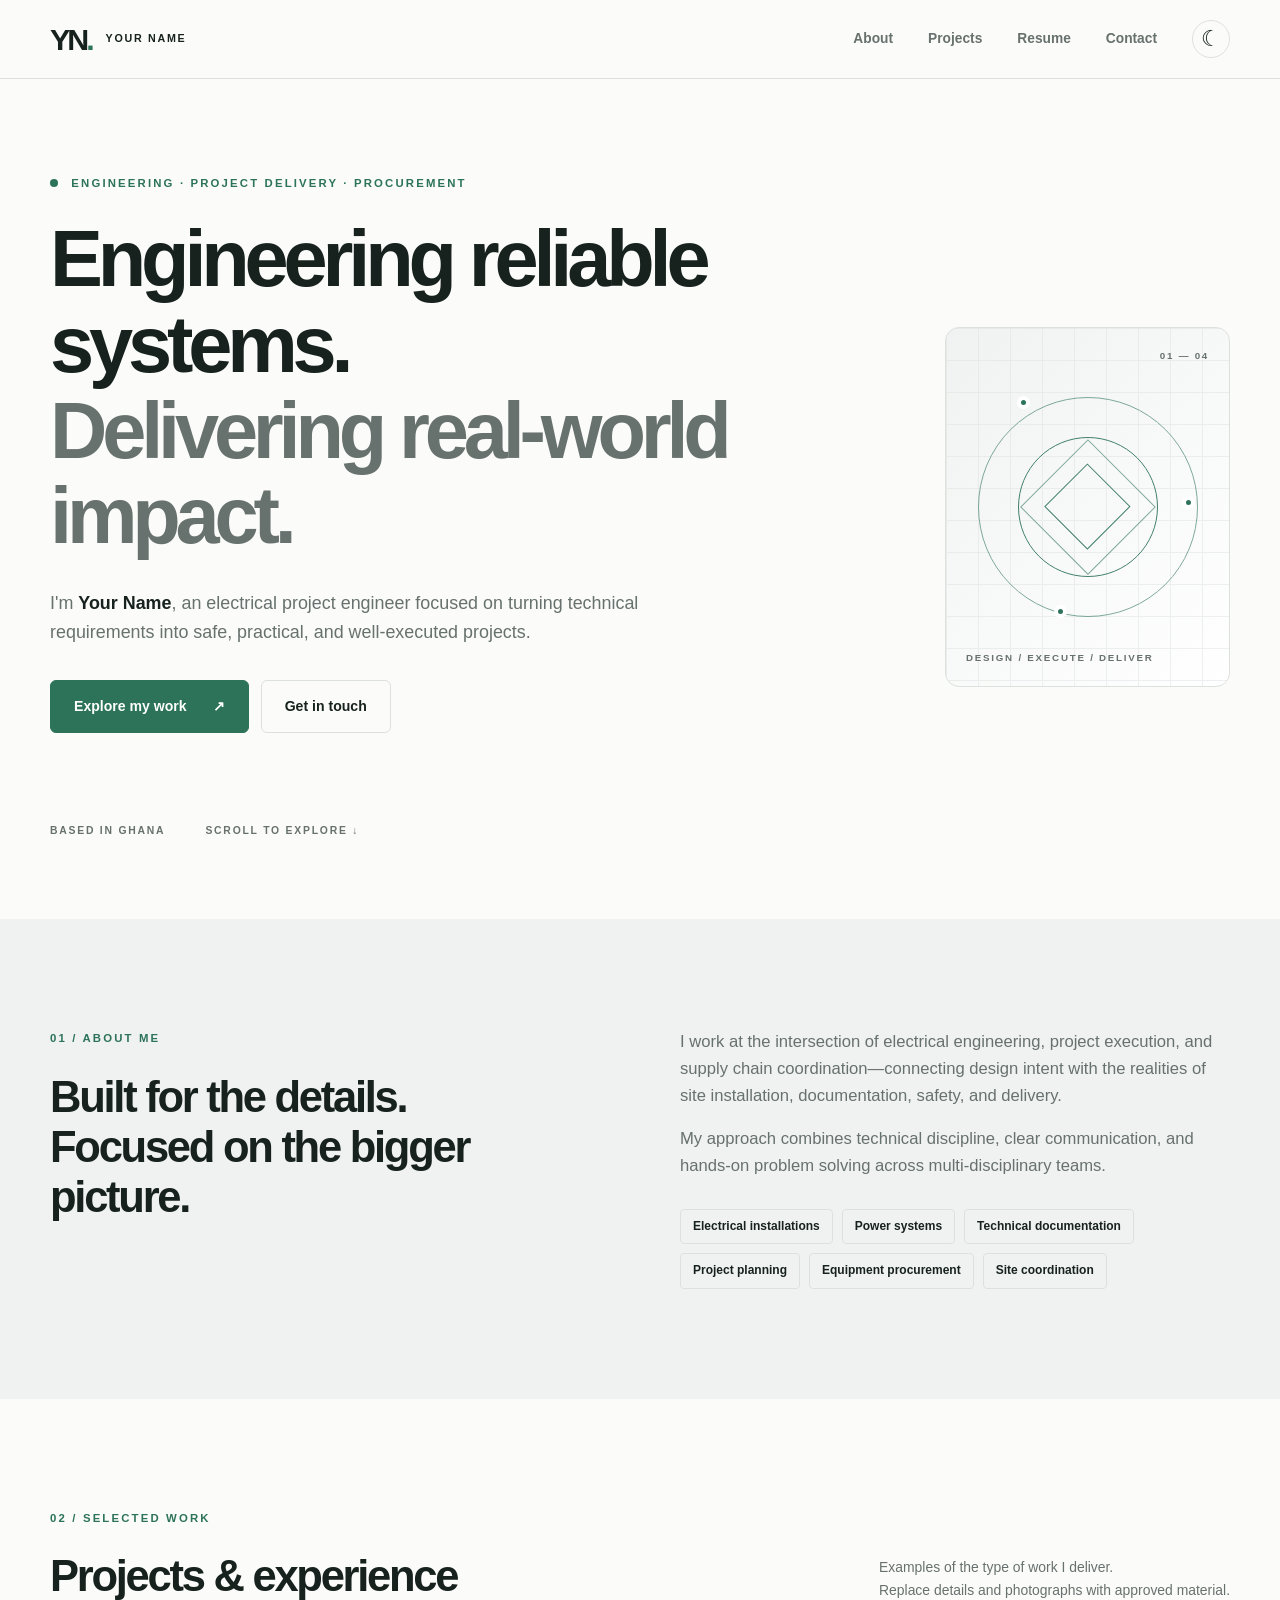
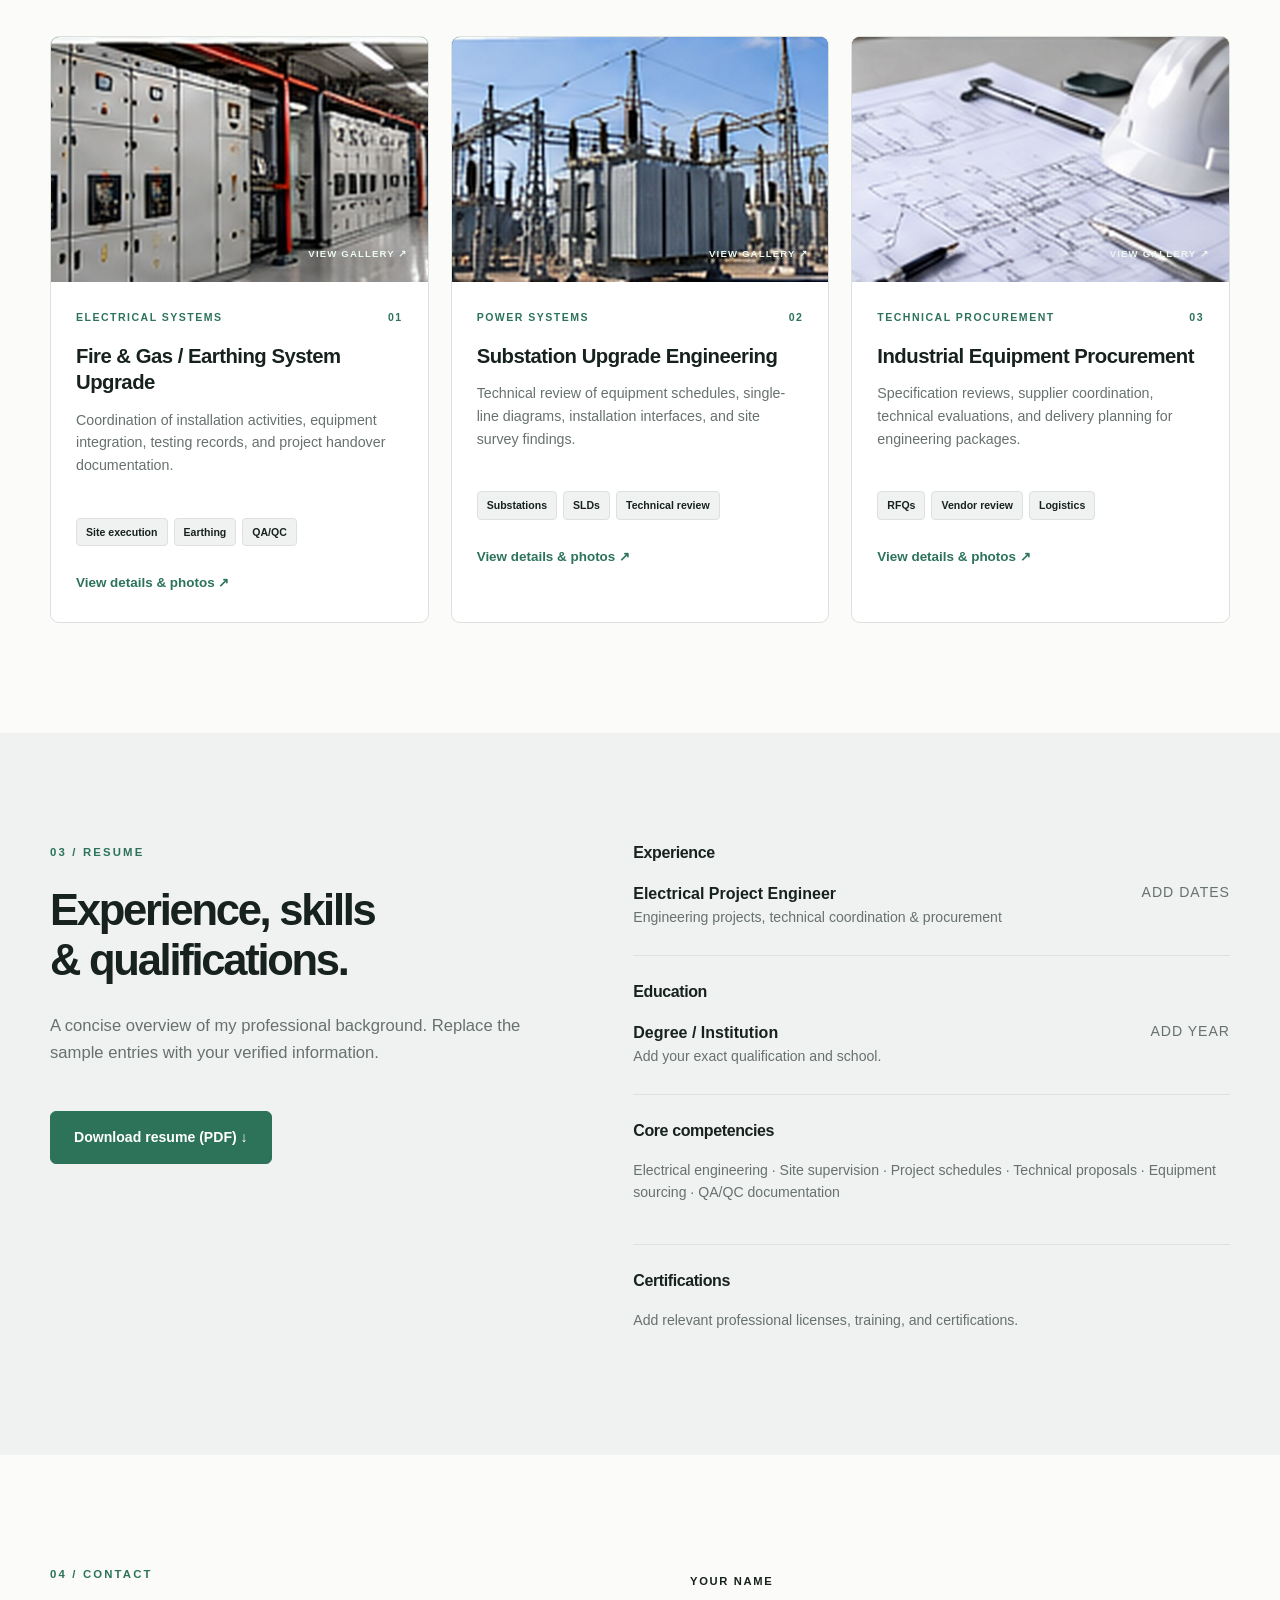
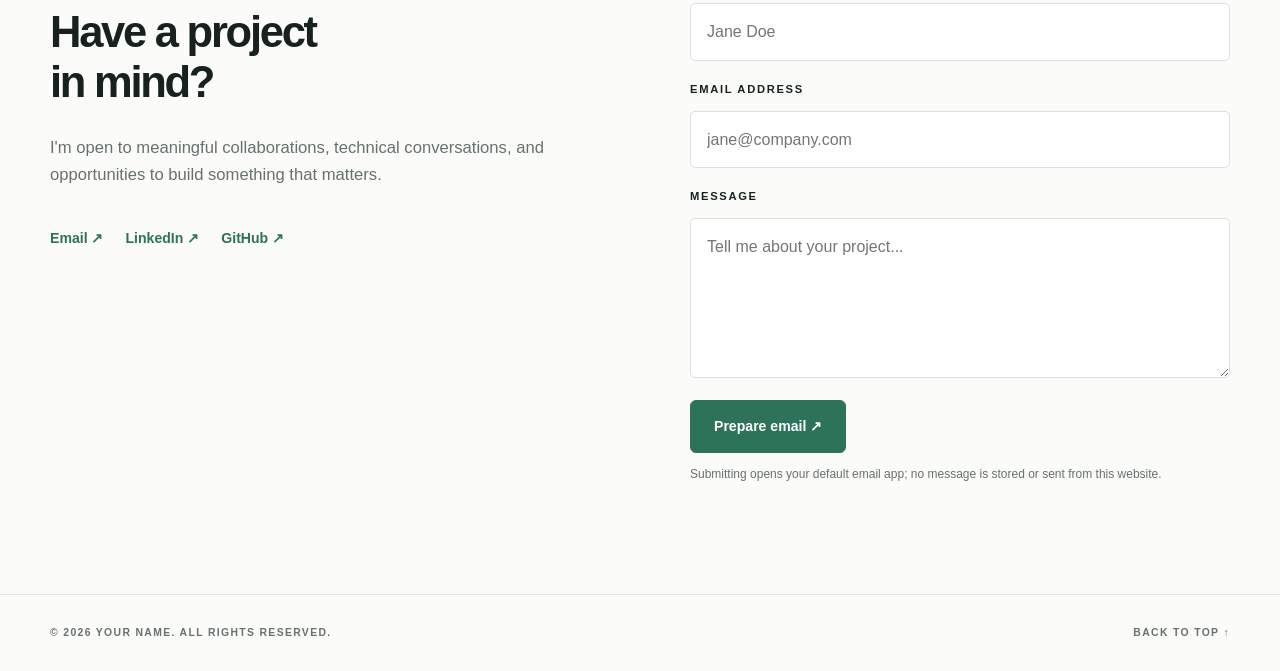
==== index.html @ 8eda1083 "Add files via upload" ====
<!DOCTYPE html>
<html lang="en">
<head>
  <meta charset="UTF-8" />
  <meta name="viewport" content="width=device-width, initial-scale=1" />
  <meta name="description" content="Portfolio of an electrical project engineer working across power systems, site delivery, and technical procurement." />
  <meta name="theme-color" content="#f7f8fa" />
  <title>Your Name | Electrical Project Engineer</title>
  <link rel="stylesheet" href="styles.css" />
  <script src="script.js" defer></script>
</head>
<body>
  <a class="skip-link" href="#main">Skip to content</a>
  <header class="site-header">
    <nav class="nav container" aria-label="Main navigation">
      <a href="#home" class="brand" aria-label="Your Name home"><span class="brand-symbol">YN<span class="accent">.</span></span><span class="brand-label">YOUR NAME</span></a>
      <button class="menu-toggle icon-button" type="button" aria-label="Open menu" aria-expanded="false" aria-controls="nav-links">☰</button>
      <div class="nav-links" id="nav-links">
        <a href="#about">About</a><a href="#projects">Projects</a><a href="#resume">Resume</a><a href="#contact">Contact</a>
        <button id="theme-toggle" class="icon-button theme-toggle" type="button" aria-label="Switch to dark mode" title="Toggle theme">☾</button>
      </div>
    </nav>
  </header>

  <main id="main">
    <section id="home" class="hero section container">
      <div class="hero-copy">
        <p class="eyebrow"><span class="status-dot"></span> ENGINEERING · PROJECT DELIVERY · PROCUREMENT</p>
        <h1>Engineering reliable systems.<br /><span class="muted-heading">Delivering real-world impact.</span></h1>
        <p class="hero-description">I'm <strong>Your Name</strong>, an electrical project engineer focused on turning technical requirements into safe, practical, and well-executed projects.</p>
        <div class="button-row"><a class="button button-primary" href="#projects">Explore my work <span aria-hidden="true">↗</span></a><a class="button button-outline" href="#contact">Get in touch</a></div>
        <div class="hero-bottom"><span>BASED IN GHANA</span><span>SCROLL TO EXPLORE ↓</span></div>
      </div>
      <div class="hero-visual" aria-label="Decorative electrical engineering line diagram">
        <div class="diagram-grid"></div><div class="diagram-ring ring-one"></div><div class="diagram-ring ring-two"></div>
        <div class="diagram-node node-a"></div><div class="diagram-node node-b"></div><div class="diagram-node node-c"></div>
        <span class="diagram-caption">DESIGN / EXECUTE / DELIVER</span><span class="diagram-index">01 — 04</span>
      </div>
    </section>

    <section id="about" class="section section-alt"><div class="container two-column">
      <div><p class="eyebrow">01 / ABOUT ME</p><h2>Built for the details.<br />Focused on the bigger picture.</h2></div>
      <div class="body-copy"><p>I work at the intersection of electrical engineering, project execution, and supply chain coordination—connecting design intent with the realities of site installation, documentation, safety, and delivery.</p><p>My approach combines technical discipline, clear communication, and hands-on problem solving across multi-disciplinary teams.</p><div class="expertise"><span>Electrical installations</span><span>Power systems</span><span>Technical documentation</span><span>Project planning</span><span>Equipment procurement</span><span>Site coordination</span></div></div>
    </div></section>

    <section id="projects" class="section container">
      <div class="section-header"><div><p class="eyebrow">02 / SELECTED WORK</p><h2>Projects & experience</h2></div><p>Examples of the type of work I deliver.<br />Replace details and photographs with approved material.</p></div>
      <div class="project-grid">
        <article class="project-card"><button class="project-image photo-placeholder" type="button" data-gallery="0" aria-label="Open project 1 gallery"><img class="project-card-photo" src="assets/fire-gas-1.jpg" alt="Illustrative engineering project photograph" loading="lazy" /><span class="image-action">VIEW GALLERY ↗</span></button><div class="project-content"><div class="project-meta">ELECTRICAL SYSTEMS <span>01</span></div><h3>Fire & Gas / Earthing System Upgrade</h3><p>Coordination of installation activities, equipment integration, testing records, and project handover documentation.</p><div class="tags"><span>Site execution</span><span>Earthing</span><span>QA/QC</span></div><button class="text-link" type="button" data-gallery="0">View details & photos ↗</button></div></article>
        <article class="project-card"><button class="project-image photo-placeholder variant-two" type="button" data-gallery="1" aria-label="Open project 2 gallery"><img class="project-card-photo" src="assets/substation-1.jpg" alt="Illustrative engineering project photograph" loading="lazy" /><span class="image-action">VIEW GALLERY ↗</span></button><div class="project-content"><div class="project-meta">POWER SYSTEMS <span>02</span></div><h3>Substation Upgrade Engineering</h3><p>Technical review of equipment schedules, single-line diagrams, installation interfaces, and site survey findings.</p><div class="tags"><span>Substations</span><span>SLDs</span><span>Technical review</span></div><button class="text-link" type="button" data-gallery="1">View details & photos ↗</button></div></article>
        <article class="project-card"><button class="project-image photo-placeholder variant-three" type="button" data-gallery="2" aria-label="Open project 3 gallery"><img class="project-card-photo" src="assets/procurement-1.jpg" alt="Illustrative engineering project photograph" loading="lazy" /><span class="image-action">VIEW GALLERY ↗</span></button><div class="project-content"><div class="project-meta">TECHNICAL PROCUREMENT <span>03</span></div><h3>Industrial Equipment Procurement</h3><p>Specification reviews, supplier coordination, technical evaluations, and delivery planning for engineering packages.</p><div class="tags"><span>RFQs</span><span>Vendor review</span><span>Logistics</span></div><button class="text-link" type="button" data-gallery="2">View details & photos ↗</button></div></article>
      </div>
    </section>

    <section id="resume" class="section section-alt"><div class="container resume-layout"><div class="resume-intro"><p class="eyebrow">03 / RESUME</p><h2>Experience, skills<br />& qualifications.</h2><p>A concise overview of my professional background. Replace the sample entries with your verified information.</p><a class="button button-primary" href="assets/resume.pdf" download>Download resume (PDF) ↓</a></div><div class="resume-details"><div class="resume-block"><h3>Experience</h3><div class="resume-entry"><div><strong>Electrical Project Engineer</strong><span>Engineering projects, technical coordination & procurement</span></div><small>ADD DATES</small></div></div><div class="resume-block"><h3>Education</h3><div class="resume-entry"><div><strong>Degree / Institution</strong><span>Add your exact qualification and school.</span></div><small>ADD YEAR</small></div></div><div class="resume-block"><h3>Core competencies</h3><p>Electrical engineering · Site supervision · Project schedules · Technical proposals · Equipment sourcing · QA/QC documentation</p></div><div class="resume-block"><h3>Certifications</h3><p>Add relevant professional licenses, training, and certifications.</p></div></div></div></section>

    <section id="contact" class="section container contact-layout"><div><p class="eyebrow">04 / CONTACT</p><h2>Have a project<br />in mind?</h2><p class="contact-copy">I'm open to meaningful collaborations, technical conversations, and opportunities to build something that matters.</p><div class="social-links"><a id="email-link" href="mailto:hello@example.com">Email ↗</a><a href="https://www.linkedin.com/" target="_blank" rel="noopener noreferrer">LinkedIn ↗</a><a href="https://github.com/" target="_blank" rel="noopener noreferrer">GitHub ↗</a></div></div><form id="contact-form" class="contact-form"><label for="contact-name">YOUR NAME</label><input id="contact-name" name="name" autocomplete="name" required placeholder="Jane Doe" maxlength="100" /><label for="contact-email">EMAIL ADDRESS</label><input id="contact-email" name="email" type="email" autocomplete="email" required placeholder="jane@company.com" maxlength="180" /><label for="contact-message">MESSAGE</label><textarea id="contact-message" name="message" rows="5" required placeholder="Tell me about your project..." maxlength="3000"></textarea><button class="button button-primary" type="submit">Prepare email ↗</button><p class="form-note" id="form-note" role="status">Submitting opens your default email app; no message is stored or sent from this website.</p></form></section>
  </main>
  <footer class="site-footer"><div class="container footer-inner"><span>© <span id="year"></span> YOUR NAME. ALL RIGHTS RESERVED.</span><a href="#home">BACK TO TOP ↑</a></div></footer>

  <dialog id="gallery-dialog" class="gallery-dialog" aria-label="Project gallery"><div class="dialog-heading"><div><p class="eyebrow">PROJECT GALLERY</p><h3 id="gallery-title">Project</h3></div><button id="close-gallery" class="icon-button close-button" type="button" aria-label="Close gallery">✕</button></div><div class="gallery-image-wrap"><img id="gallery-image" alt="Project image" hidden /><div id="gallery-placeholder" class="gallery-empty">Project photo placeholder</div></div><div class="gallery-footer"><p id="gallery-caption"></p><div class="gallery-controls"><button id="gallery-prev" type="button" aria-label="Previous image">←</button><span id="gallery-counter">1 / 3</span><button id="gallery-next" type="button" aria-label="Next image">→</button></div></div></dialog>
</body>
</html>
---- styles.css ----
/* 1. Design tokens */
:root{color-scheme:light;--bg:#fbfbfa;--surface:#f0f2f1;--card:#fff;--text:#17221f;--muted:#67716e;--line:#dce1de;--accent:#2c735a;--accent-contrast:#fff;--header:rgba(251,251,250,.92);--shadow:0 24px 70px rgba(20,38,31,.12)}
:root[data-theme="dark"]{color-scheme:dark;--bg:#101715;--surface:#1b2521;--card:#17201d;--text:#f4f7f5;--muted:#a1b0aa;--line:#35423b;--accent:#80d0a8;--accent-contrast:#102017;--header:rgba(16,23,21,.93);--shadow:0 24px 70px rgba(0,0,0,.45)}
*,*::before,*::after{box-sizing:border-box}html{scroll-behavior:smooth;scroll-padding-top:88px}body{margin:0;background:var(--bg);color:var(--text);font-family:Inter,ui-sans-serif,-apple-system,BlinkMacSystemFont,"Segoe UI",sans-serif;line-height:1.6}button,input,textarea{font:inherit}a{color:inherit;text-decoration:none}button{cursor:pointer}img{max-width:100%}::selection{background:var(--accent);color:var(--accent-contrast)}:focus-visible{outline:3px solid var(--accent);outline-offset:4px}.container{width:min(1180px,calc(100% - 64px));margin:auto}.section{padding:110px 0}.section-alt{background:var(--surface)}.eyebrow{font-size:.71rem;letter-spacing:.19em;font-weight:750;color:var(--accent);margin:0 0 24px;text-transform:uppercase}h1,h2,h3,p{margin-top:0}h1{font-size:clamp(3rem,6.2vw,5.8rem);line-height:1.08;letter-spacing:-.065em;font-weight:650;max-width:850px;margin-bottom:30px}h2{font-size:clamp(2rem,3.4vw,3.5rem);line-height:1.15;letter-spacing:-.052em;font-weight:650;margin-bottom:28px}h3{letter-spacing:-.025em;line-height:1.3}.muted-heading{color:var(--muted)}.body-copy p,.resume-intro>p:not(.eyebrow),.contact-copy{color:var(--muted);font-size:1.04rem;max-width:540px}.skip-link{position:absolute;left:16px;top:-70px;padding:12px;background:var(--card);z-index:100}.skip-link:focus{top:12px}
/* 2. Navigation */
.site-header{position:sticky;top:0;z-index:30;background:var(--header);backdrop-filter:blur(15px);border-bottom:1px solid var(--line)}.nav{height:78px;display:flex;align-items:center;justify-content:space-between}.brand{display:flex;align-items:center;gap:14px;font-weight:800}.brand-symbol{font-size:1.9rem;line-height:1;letter-spacing:-.1em}.accent{color:var(--accent)}.brand-label{font-size:.67rem;letter-spacing:.16em}.nav-links{display:flex;align-items:center;gap:35px}.nav-links>a{font-size:.86rem;font-weight:600;color:var(--muted);transition:color .2s}.nav-links>a:hover,.nav-links>a.active{color:var(--accent)}.icon-button{border:1px solid var(--line);color:var(--text);background:transparent;width:38px;height:38px;border-radius:50%;display:grid;place-items:center}.theme-toggle{font-size:1.35rem}.menu-toggle{display:none}
/* 3. Hero */
.hero{min-height:650px;display:grid;grid-template-columns:1.5fr .5fr;align-items:center;gap:40px;padding-top:95px;padding-bottom:80px}.hero-description{font-size:1.12rem;max-width:620px;color:var(--muted);margin-bottom:34px}.hero-description strong{color:var(--text)}.button-row{display:flex;flex-wrap:wrap;gap:12px}.button{display:inline-flex;align-items:center;justify-content:center;gap:26px;padding:14px 23px;font-weight:700;font-size:.88rem;border-radius:6px;border:1px solid var(--accent);transition:transform .2s,background .2s,color .2s}.button:hover{transform:translateY(-3px)}.button-primary{color:var(--accent-contrast);background:var(--accent)}.button-outline{background:transparent;color:var(--text);border-color:var(--line)}.button-outline:hover{border-color:var(--accent)}.hero-bottom{display:flex;gap:40px;color:var(--muted);font-weight:700;font-size:.65rem;letter-spacing:.17em;margin-top:90px}.hero-visual{min-height:360px;position:relative;border:1px solid var(--line);border-radius:14px;overflow:hidden;background:linear-gradient(135deg,var(--surface),var(--card))}.diagram-grid,.photo-grid{position:absolute;inset:0;background-image:linear-gradient(var(--line) 1px,transparent 1px),linear-gradient(90deg,var(--line) 1px,transparent 1px);background-size:32px 32px;opacity:.5}.diagram-ring{position:absolute;border:1px solid var(--accent);border-radius:50%;top:50%;left:50%;transform:translate(-50%,-50%)}.ring-one{width:220px;height:220px;opacity:.6}.ring-two{width:140px;height:140px;opacity:.9}.diagram-ring::after{content:"";position:absolute;inset:28%;border:1px solid var(--accent);transform:rotate(45deg)}.diagram-node{width:13px;height:13px;background:var(--accent);border:4px solid var(--card);border-radius:50%;position:absolute}.node-a{top:19%;left:25%}.node-b{top:47%;right:12%}.node-c{bottom:19%;left:38%}.diagram-caption,.diagram-index{position:absolute;font-size:.61rem;letter-spacing:.18em;font-weight:800;color:var(--muted)}.diagram-caption{left:20px;bottom:20px}.diagram-index{right:20px;top:20px}.status-dot{display:inline-block;height:8px;width:8px;background:var(--accent);border-radius:50%;margin-right:8px}
/* 4. About and projects */
.two-column{display:grid;grid-template-columns:1fr 1fr;gap:80px}.expertise{display:flex;gap:9px;flex-wrap:wrap;margin-top:30px}.expertise span,.tags span{border:1px solid var(--line);border-radius:4px;padding:7px 12px;font-size:.75rem;font-weight:600}.section-header{display:flex;align-items:end;justify-content:space-between;gap:30px;margin-bottom:35px}.section-header h2{margin:0}.section-header>p{color:var(--muted);font-size:.87rem;margin:0}.project-grid{display:grid;grid-template-columns:repeat(3,minmax(0,1fr));gap:22px}.project-card{border:1px solid var(--line);border-radius:9px;background:var(--card);overflow:hidden;transition:transform .25s,box-shadow .25s}.project-card:hover{transform:translateY(-5px);box-shadow:var(--shadow)}.project-image{height:245px;width:100%;position:relative;overflow:hidden;border:0;display:block;text-align:left;color:#eaf8f0;background:linear-gradient(135deg,#153c32,#387864)}.project-image.variant-two{background:linear-gradient(135deg,#1c3a49,#346578)}.project-image.variant-three{background:linear-gradient(135deg,#554c34,#857c54)}.project-image .photo-grid{opacity:.1;pointer-events:none}.placeholder-content{position:absolute;inset:0;display:flex;flex-direction:column;align-items:center;justify-content:center;gap:8px;font-size:.67rem;font-weight:750;letter-spacing:.18em}.placeholder-kicker{position:absolute;top:22px;left:22px}.placeholder-symbol{font-size:4.6rem;font-weight:300;letter-spacing:0}.image-action{position:absolute;bottom:20px;right:20px;letter-spacing:.12em;font-size:.6rem;font-weight:800}.project-content{padding:27px 25px}.project-meta{display:flex;justify-content:space-between;color:var(--accent);font-size:.66rem;letter-spacing:.14em;font-weight:800;margin-bottom:17px}.project-content h3{font-size:1.27rem;margin-bottom:13px}.project-content p{font-size:.89rem;color:var(--muted);min-height:86px}.tags{display:flex;flex-wrap:wrap;gap:6px;margin:23px 0}.tags span{font-size:.66rem;padding:5px 9px;background:var(--surface)}.text-link{border:0;background:none;padding:0;color:var(--accent);font-weight:750;font-size:.84rem}.text-link:hover{text-decoration:underline}
/* 5. Resume and contact */
.resume-layout{display:grid;grid-template-columns:.9fr 1.1fr;gap:95px}.resume-intro>.button{margin-top:28px}.resume-block{padding:0 0 26px;margin-bottom:26px;border-bottom:1px solid var(--line)}.resume-block:last-child{border:0;margin:0;padding:0}.resume-block h3{font-size:1rem;margin-bottom:17px}.resume-entry{display:flex;justify-content:space-between;gap:20px}.resume-entry strong,.resume-entry span{display:block}.resume-entry span,.resume-block p,.resume-entry small{font-size:.88rem;color:var(--muted)}.resume-entry small{white-space:nowrap;letter-spacing:.07em}.contact-layout{display:grid;grid-template-columns:1fr 1fr;gap:100px}.contact-copy{margin-bottom:38px}.social-links{display:flex;flex-wrap:wrap;gap:22px;font-weight:750;color:var(--accent);font-size:.88rem}.contact-form{display:grid;gap:12px}.contact-form label{letter-spacing:.15em;font-size:.7rem;font-weight:750;margin-top:8px}.contact-form input,.contact-form textarea{width:100%;padding:15px 16px;background:var(--card);border:1px solid var(--line);border-radius:5px;color:var(--text);outline:none}.contact-form input:focus,.contact-form textarea:focus{border-color:var(--accent)}.contact-form textarea{resize:vertical}.contact-form .button{justify-self:start;margin-top:10px}.form-note{font-size:.75rem;color:var(--muted);margin:0}.site-footer{border-top:1px solid var(--line)}.footer-inner{display:flex;justify-content:space-between;gap:20px;padding:30px 0;font-size:.65rem;letter-spacing:.13em;color:var(--muted);font-weight:750}
/* 6. Gallery dialog */
.gallery-dialog{background:var(--card);color:var(--text);width:min(760px,calc(100% - 30px));max-height:90vh;border:1px solid var(--line);border-radius:12px;padding:25px;box-shadow:var(--shadow)}.gallery-dialog::backdrop{background:rgba(3,13,9,.78);backdrop-filter:blur(5px)}.dialog-heading,.gallery-footer,.gallery-controls{display:flex;align-items:center;justify-content:space-between;gap:15px}.dialog-heading h3{margin:0 0 20px}.dialog-heading .eyebrow{margin-bottom:4px}.close-button{align-self:flex-start}.gallery-image-wrap{height:min(53vh,440px);display:grid;place-items:center;background:var(--surface);overflow:hidden;border-radius:6px}.gallery-image-wrap img{width:100%;height:100%;object-fit:contain}.gallery-empty{padding:20px;text-align:center;color:var(--muted);font-size:.95rem}.gallery-footer{margin-top:15px}.gallery-footer p{margin:0;color:var(--muted);font-size:.85rem}.gallery-controls button{border:1px solid var(--line);background:transparent;color:var(--text);border-radius:5px;padding:6px 12px}.gallery-controls span{font-size:.75rem;white-space:nowrap}
/* 7. Responsive */
@media(max-width:980px){.hero{grid-template-columns:1fr}.hero-visual{display:none}.project-grid{grid-template-columns:repeat(2,minmax(0,1fr))}.two-column,.resume-layout,.contact-layout{gap:42px}}@media(max-width:680px){.container{width:min(100% - 36px,1180px)}.section{padding:75px 0}.nav{height:68px}.menu-toggle{display:grid}.nav-links{display:none;position:absolute;top:68px;left:0;right:0;background:var(--card);padding:22px 18px 28px;border-bottom:1px solid var(--line);flex-direction:column;align-items:stretch;gap:20px}.nav-links.is-open{display:flex}.nav-links .theme-toggle{align-self:flex-start}.hero{padding-top:75px;min-height:650px}.hero-bottom{margin-top:90px;justify-content:space-between;gap:15px}.two-column,.resume-layout,.contact-layout{grid-template-columns:1fr}.project-grid{grid-template-columns:1fr}.section-header{align-items:flex-start;flex-direction:column}.project-content p{min-height:unset}.footer-inner{flex-direction:column}.resume-entry{flex-wrap:wrap}.gallery-footer{align-items:flex-start;flex-direction:column}.brand-label{display:none}}@media(prefers-reduced-motion:reduce){html{scroll-behavior:auto}*,*::before,*::after{transition-duration:.01ms!important;animation-duration:.01ms!important}}

/* Sample photo assets: maintain original project cards and gallery interface. */
.project-image .project-card-photo{position:absolute;inset:0;width:100%;height:100%;object-fit:cover;display:block;transition:transform .35s ease;z-index:1}.project-image:hover .project-card-photo{transform:scale(1.045)}.project-image .image-action{z-index:2;position:absolute}.project-image .photo-grid,.project-image .placeholder-content{display:none}
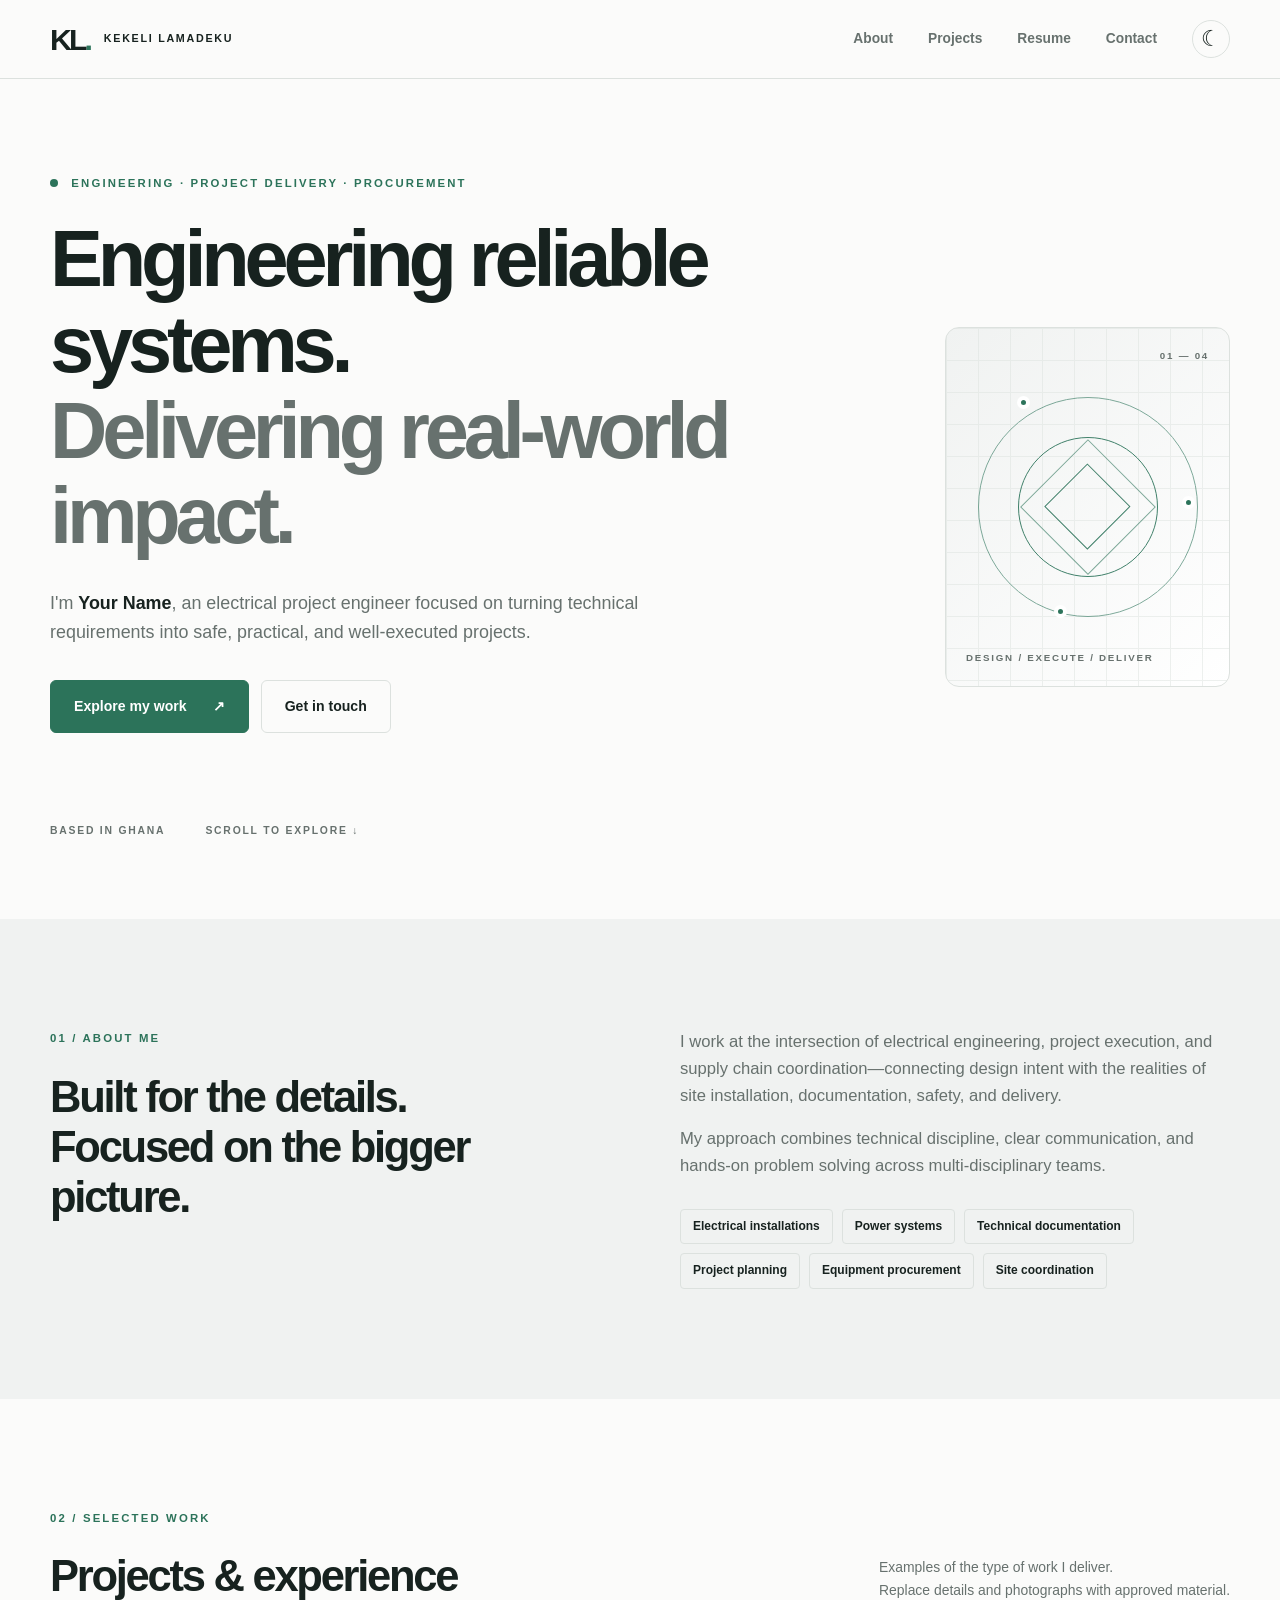
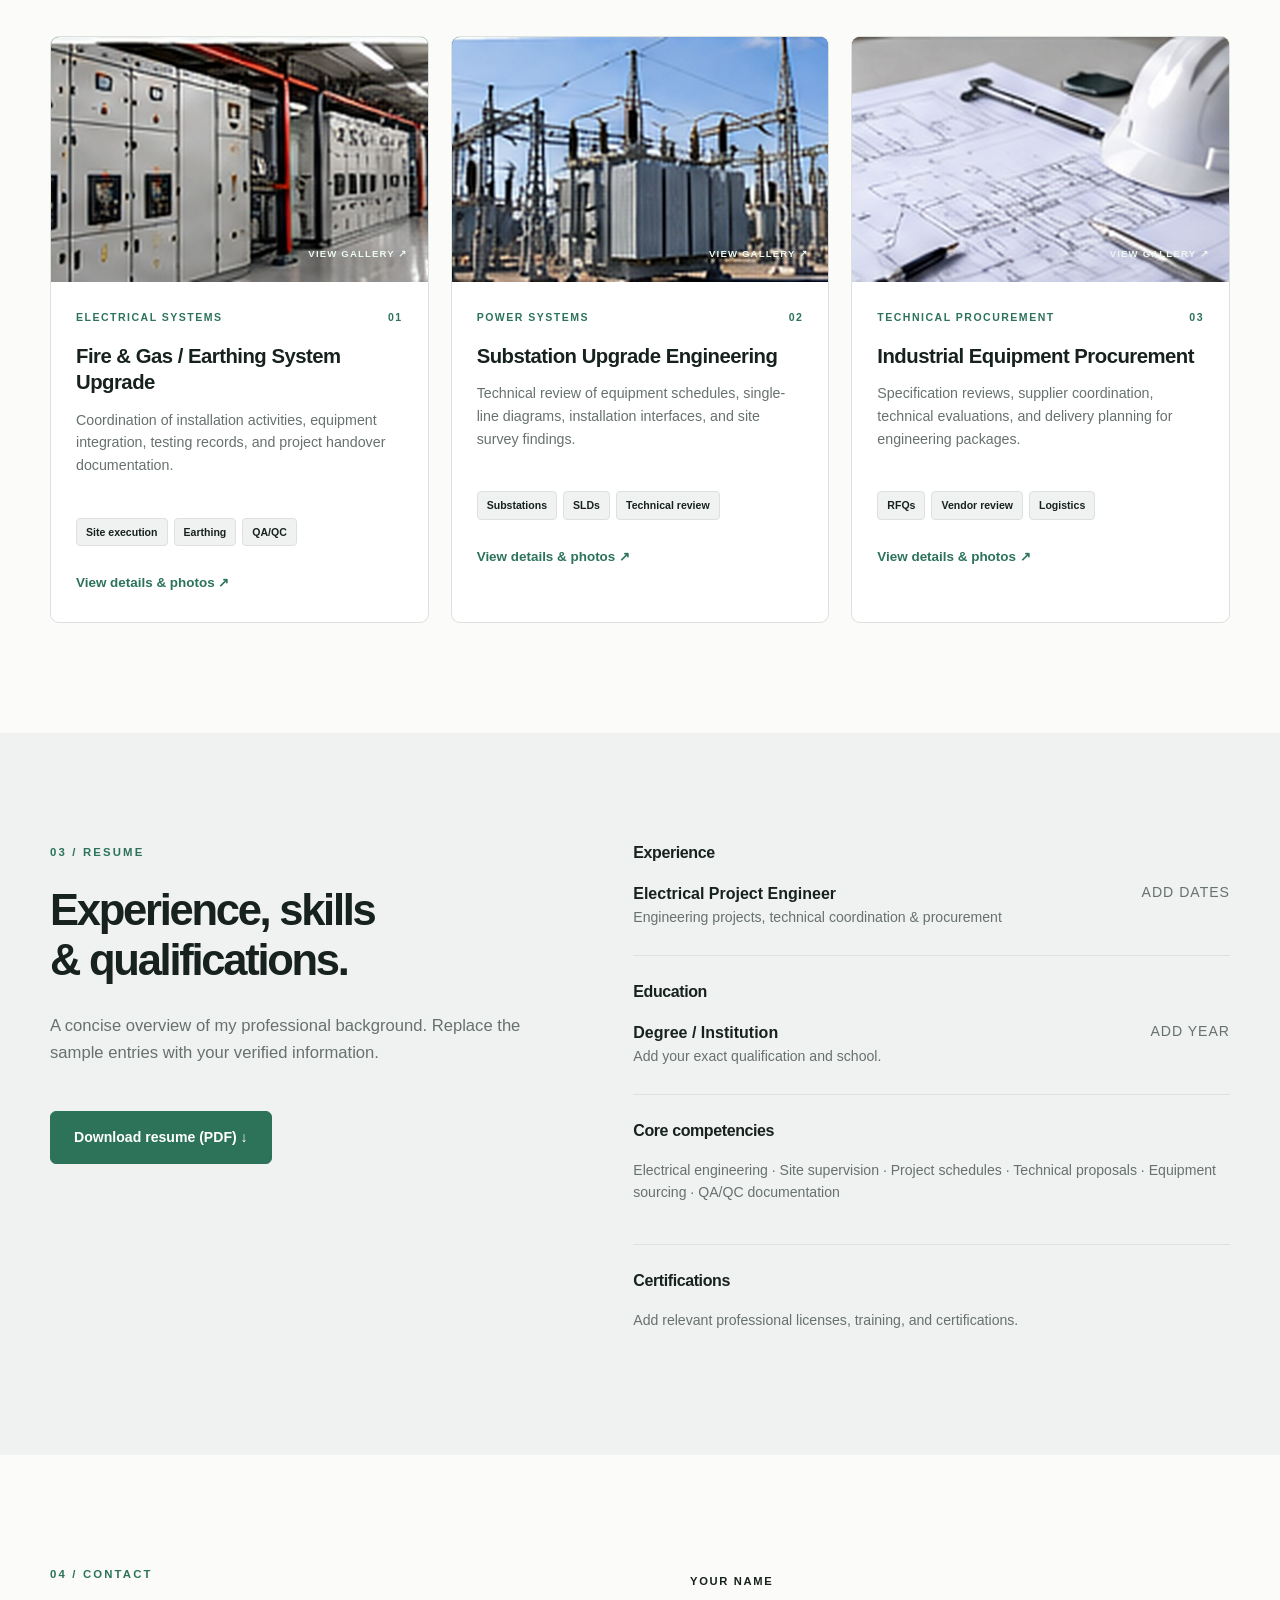
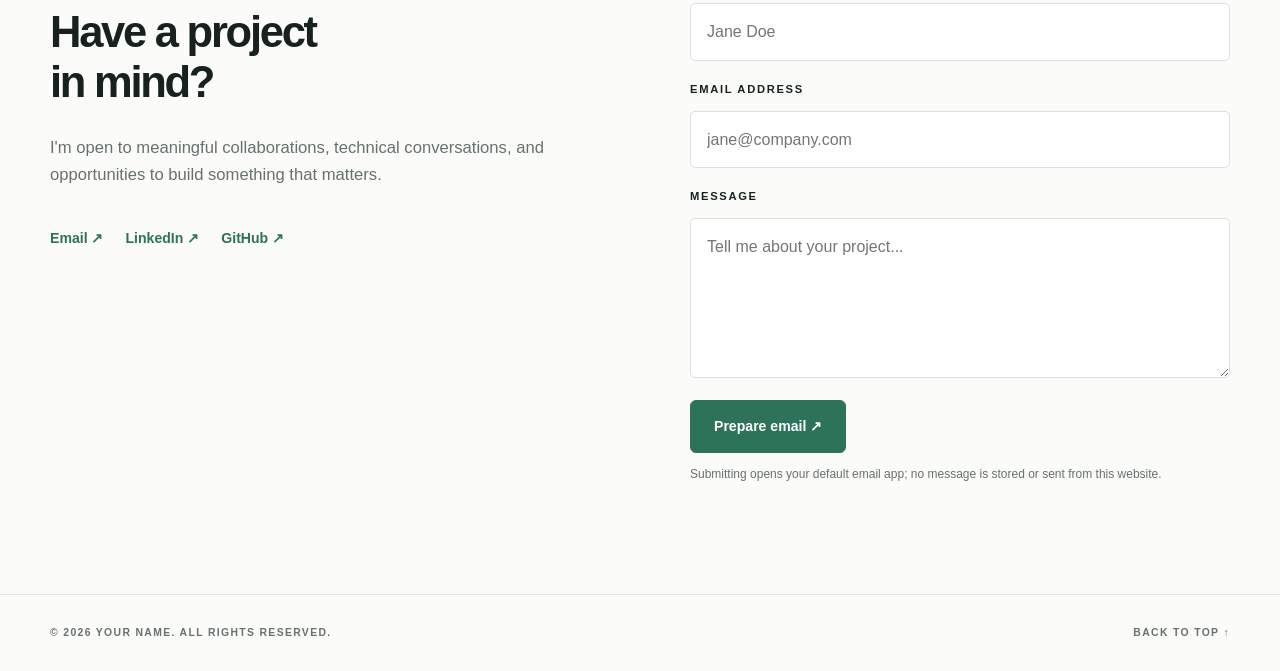
==== commit 69f8e14d: "Update title and brand name in index.html" ====
--- a/index.html
+++ b/index.html
@@ -5,7 +5,7 @@
   <meta name="viewport" content="width=device-width, initial-scale=1" />
   <meta name="description" content="Portfolio of an electrical project engineer working across power systems, site delivery, and technical procurement." />
   <meta name="theme-color" content="#f7f8fa" />
-  <title>Your Name | Electrical Project Engineer</title>
+  <title>KEKELI LAMADEKU | Electrical Project Engineer</title>
   <link rel="stylesheet" href="styles.css" />
   <script src="script.js" defer></script>
 </head>
@@ -13,7 +13,7 @@
   <a class="skip-link" href="#main">Skip to content</a>
   <header class="site-header">
     <nav class="nav container" aria-label="Main navigation">
-      <a href="#home" class="brand" aria-label="Your Name home"><span class="brand-symbol">YN<span class="accent">.</span></span><span class="brand-label">YOUR NAME</span></a>
+      <a href="#home" class="brand" aria-label="Your Name home"><span class="brand-symbol">KL<span class="accent">.</span></span><span class="brand-label">KEKELI LAMADEKU</span></a>
       <button class="menu-toggle icon-button" type="button" aria-label="Open menu" aria-expanded="false" aria-controls="nav-links">☰</button>
       <div class="nav-links" id="nav-links">
         <a href="#about">About</a><a href="#projects">Projects</a><a href="#resume">Resume</a><a href="#contact">Contact</a>
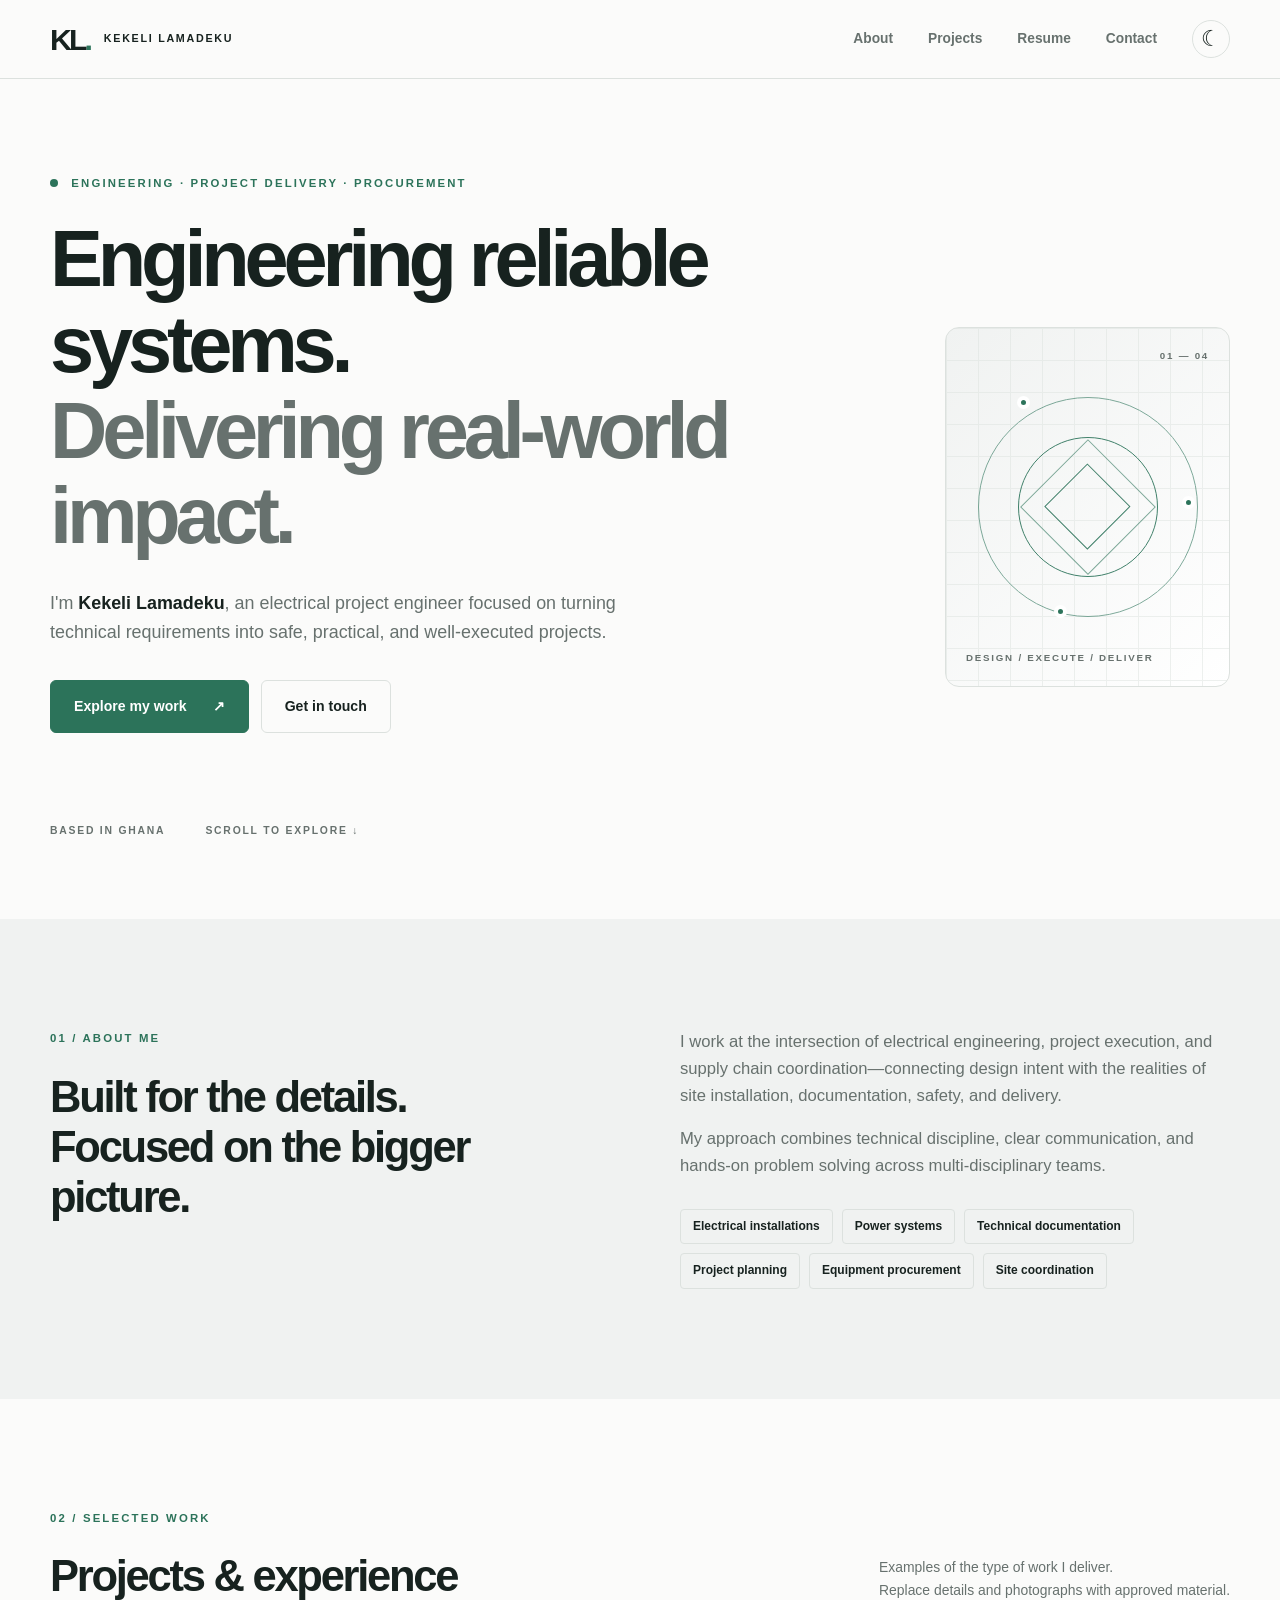
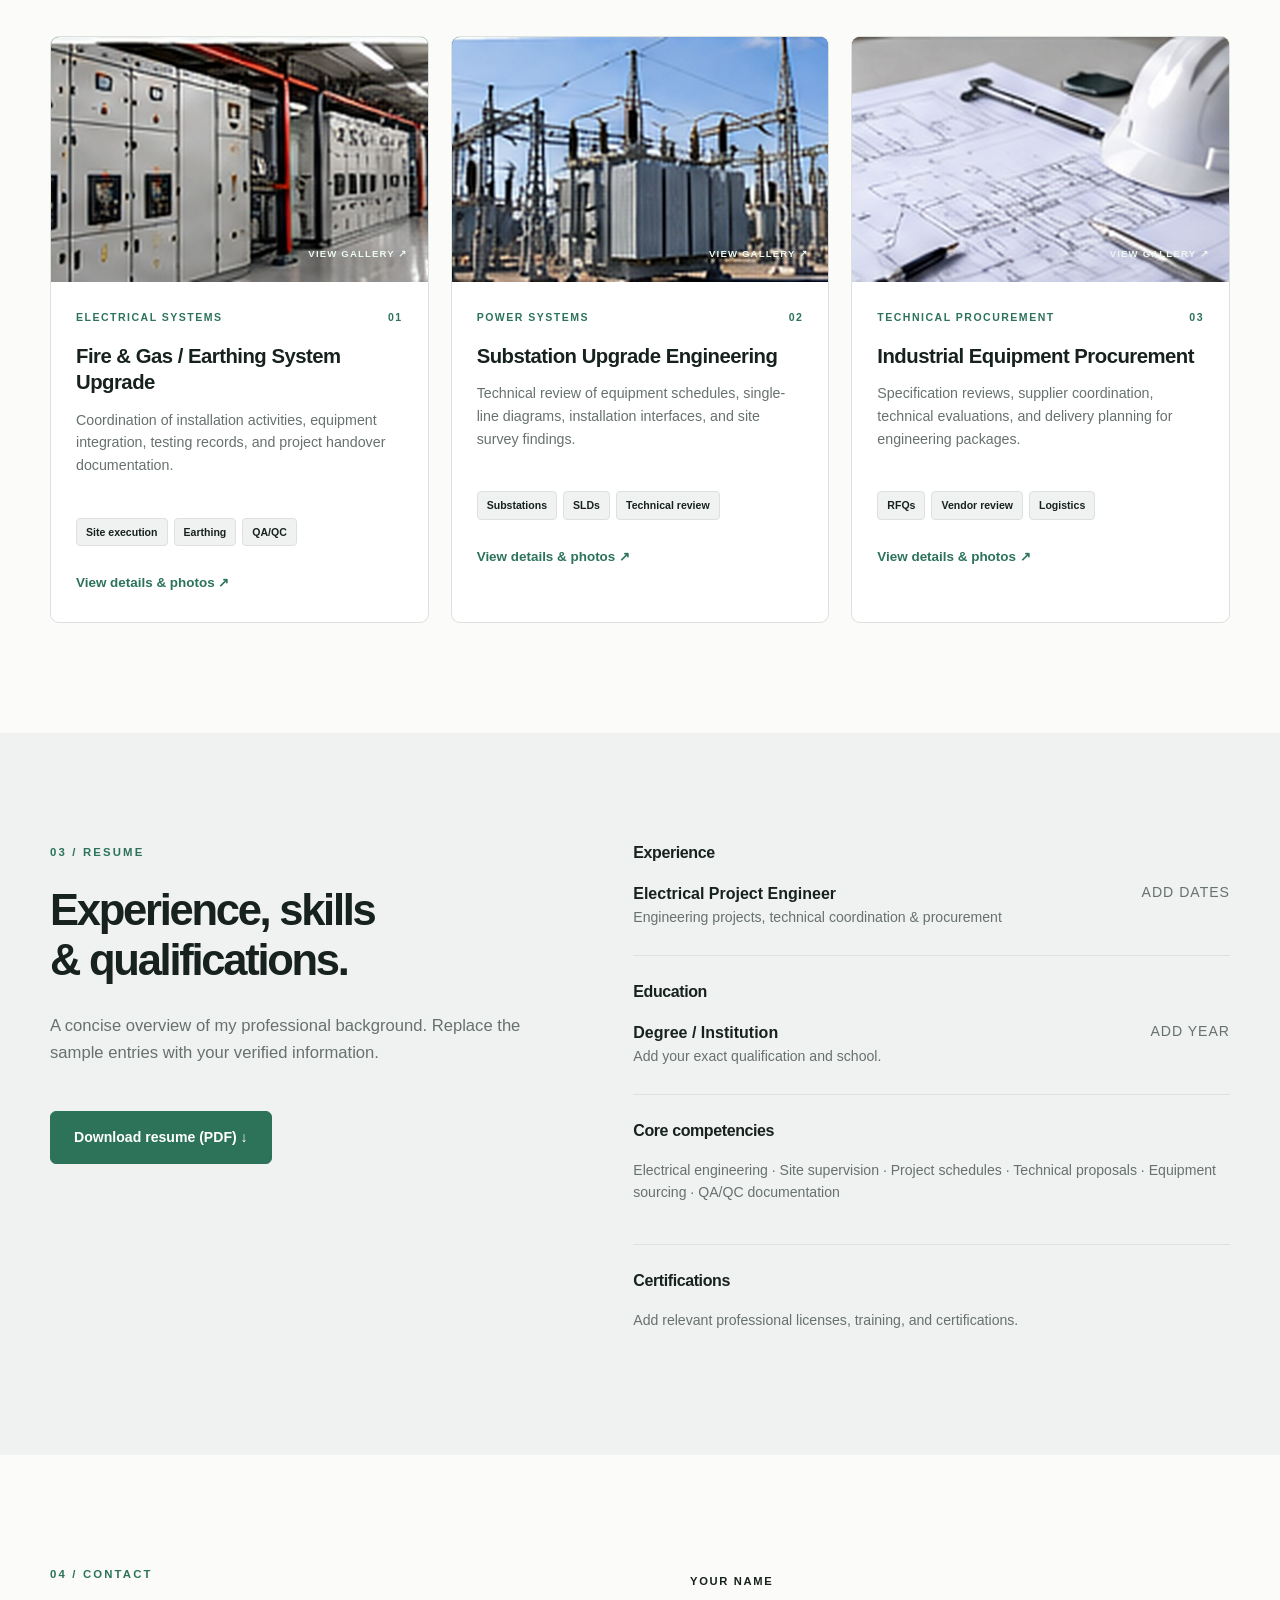
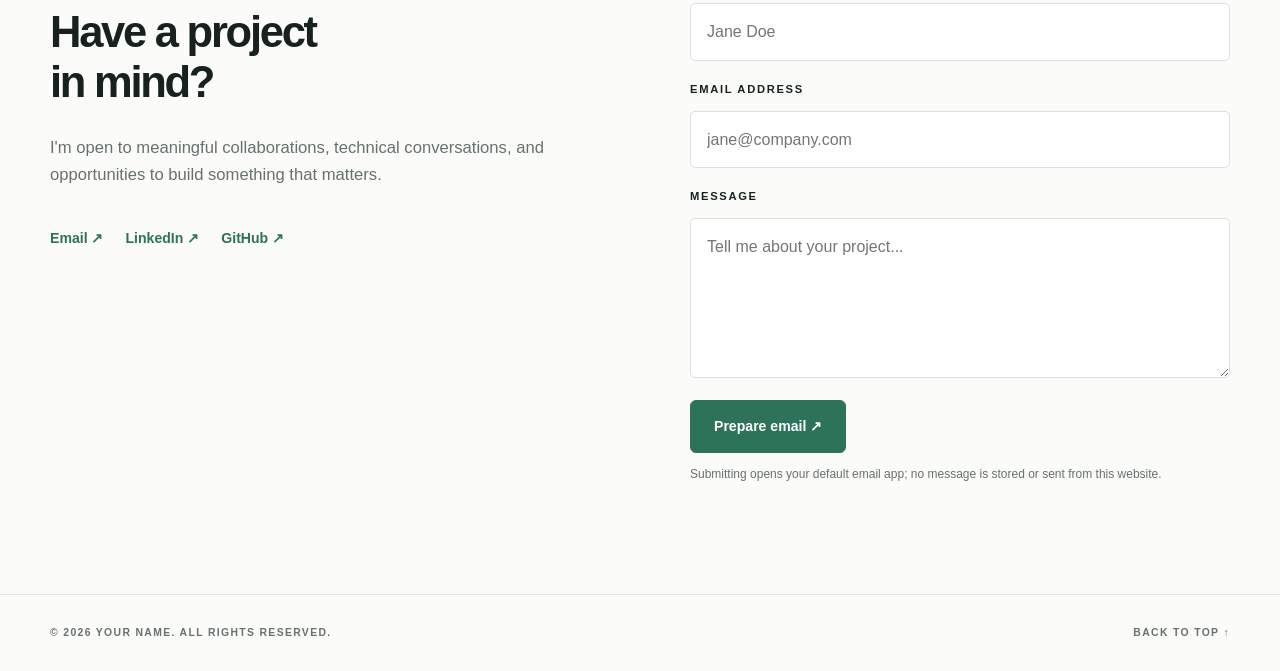
==== commit 9c054f48: "Update title and name in index.html" ====
--- a/index.html
+++ b/index.html
@@ -5,7 +5,7 @@
   <meta name="viewport" content="width=device-width, initial-scale=1" />
   <meta name="description" content="Portfolio of an electrical project engineer working across power systems, site delivery, and technical procurement." />
   <meta name="theme-color" content="#f7f8fa" />
-  <title>KEKELI LAMADEKU | Electrical Project Engineer</title>
+  <title>KEKELI LAMADEKU | Electrical Engineer</title>
   <link rel="stylesheet" href="styles.css" />
   <script src="script.js" defer></script>
 </head>
@@ -13,7 +13,7 @@
   <a class="skip-link" href="#main">Skip to content</a>
   <header class="site-header">
     <nav class="nav container" aria-label="Main navigation">
-      <a href="#home" class="brand" aria-label="Your Name home"><span class="brand-symbol">KL<span class="accent">.</span></span><span class="brand-label">KEKELI LAMADEKU</span></a>
+      <a href="#home" class="brand" aria-label="Kekeli Lamadeku home"><span class="brand-symbol">KL<span class="accent">.</span></span><span class="brand-label">KEKELI LAMADEKU</span></a>
       <button class="menu-toggle icon-button" type="button" aria-label="Open menu" aria-expanded="false" aria-controls="nav-links">☰</button>
       <div class="nav-links" id="nav-links">
         <a href="#about">About</a><a href="#projects">Projects</a><a href="#resume">Resume</a><a href="#contact">Contact</a>
@@ -27,7 +27,7 @@
       <div class="hero-copy">
         <p class="eyebrow"><span class="status-dot"></span> ENGINEERING · PROJECT DELIVERY · PROCUREMENT</p>
         <h1>Engineering reliable systems.<br /><span class="muted-heading">Delivering real-world impact.</span></h1>
-        <p class="hero-description">I'm <strong>Your Name</strong>, an electrical project engineer focused on turning technical requirements into safe, practical, and well-executed projects.</p>
+        <p class="hero-description">I'm <strong>Kekeli Lamadeku</strong>, an electrical project engineer focused on turning technical requirements into safe, practical, and well-executed projects.</p>
         <div class="button-row"><a class="button button-primary" href="#projects">Explore my work <span aria-hidden="true">↗</span></a><a class="button button-outline" href="#contact">Get in touch</a></div>
         <div class="hero-bottom"><span>BASED IN GHANA</span><span>SCROLL TO EXPLORE ↓</span></div>
       </div>
